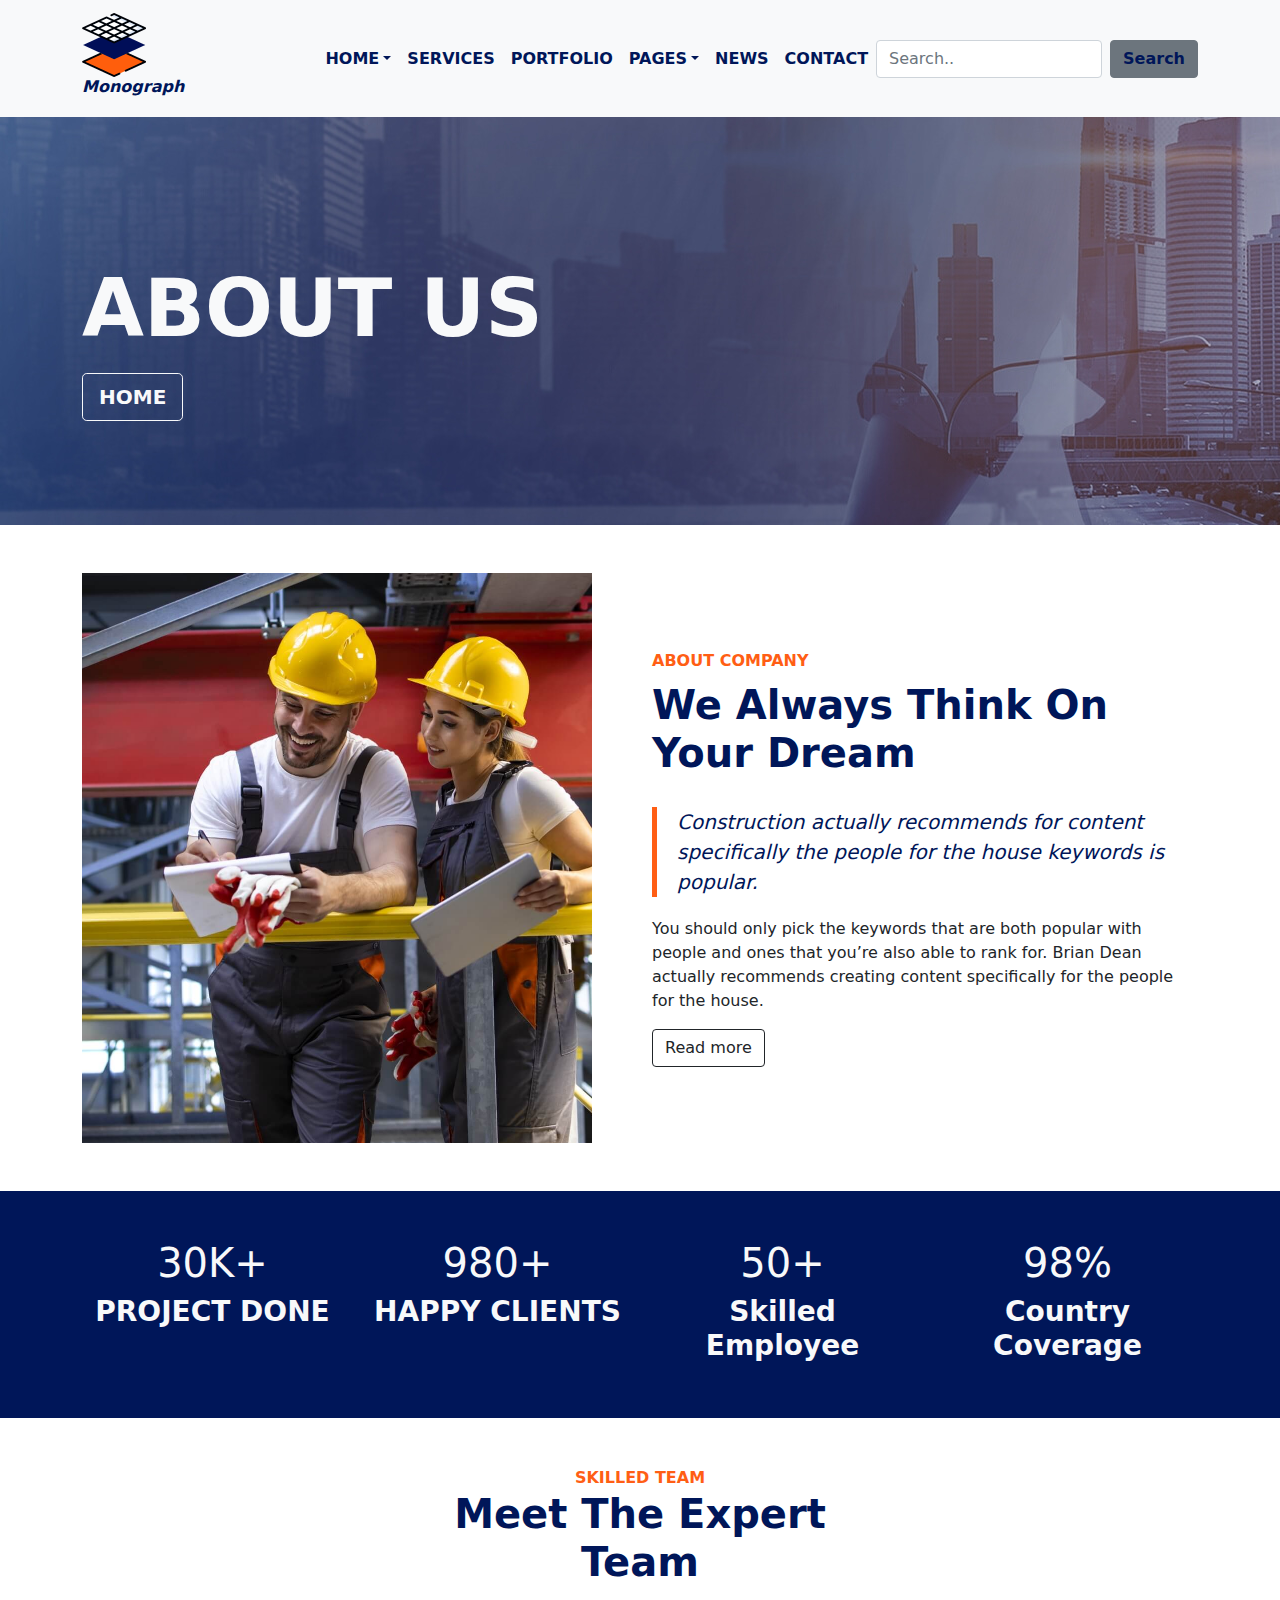
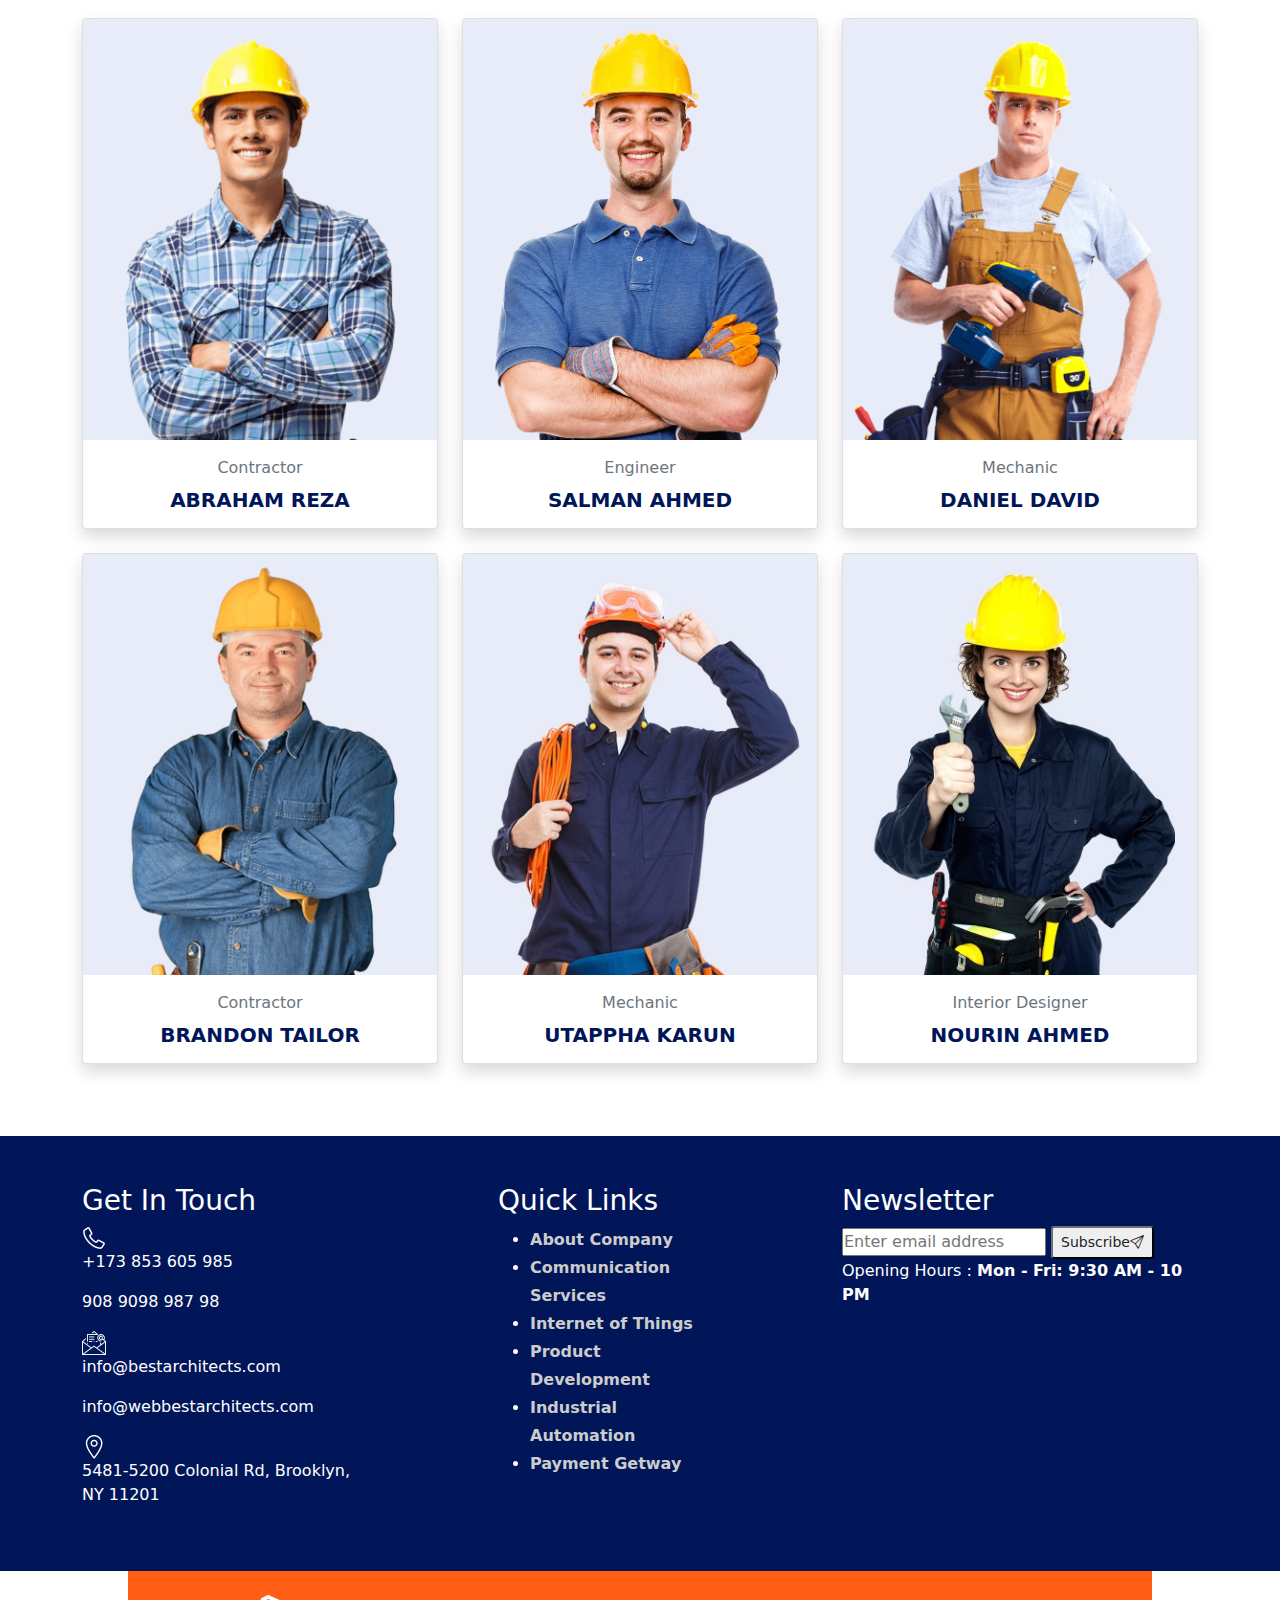
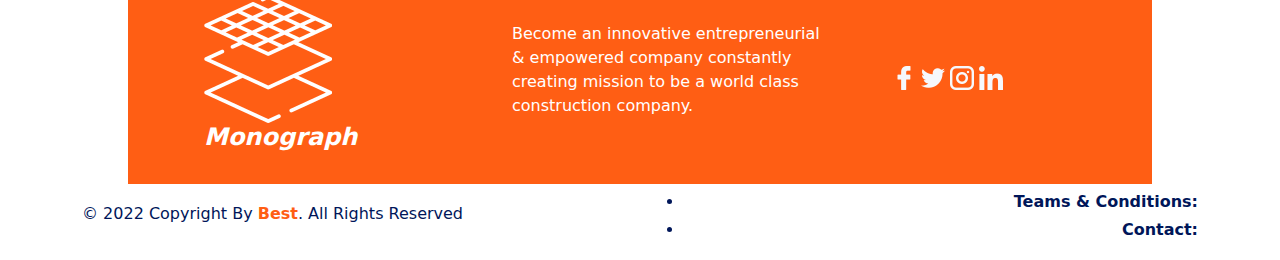
==== about.html @ e1241151 "ch: I created a Monograph webpage for my project" ====
<!DOCTYPE html>
<html lang="en">
<head>
    <meta charset="UTF-8">
    <meta http-equiv="X-UA-Compatible" content="IE=edge">
    <meta name="viewport" content="width=device-width, initial-scale=1.0">
    <link rel="stylesheet" href="css/bootstrap.min.css">
    <link rel="stylesheet" href="css/about.css">
    <link rel="stylesheet" href="https://cdn.jsdelivr.net/npm/bootstrap-icons@1.8.2/font/bootstrap-icons.css">

    <title>About</title>
</head>
<body>
    <div id="hero-section">
        <nav class="navbar navbar-expand-lg navbar-light bg-light">
            <div class="container">
                <a class="navbar-brand" href="index.html">
                    <img src="img/architecture.png" alt="">
                    <h6 class="fw-bold fst-italic" style="color: #001659;">Monograph</h6>
                  </a>
                <button class="navbar-toggler" type="button" data-bs-toggle="collapse" data-bs-target="#navbarSupportedContent" aria-controls="navbarSupportedContent" aria-expanded="false" aria-label="Toggle navigation">
                    <span class="navbar-toggler-icon"></span>
                  </button>
                  <div class="collapse navbar-collapse" id="navbarSupportedContent">
                    <ul class="navbar-nav ms-auto mb-2 mb-lg-0 nav-fill">
                      <li class="nav-item dropdown">
                        <a class="nav-link dropdown-toggle fw-bold" aria-current="page" href="#" id="navbarDropdown" role="button" data-bs-toggle="dropdown" aria-expanded="false" style="color: #001659;">HOME</a>
                        <ul class="dropdown-menu" aria-labelledby="navbarDropdown">
                            <li><a class="dropdown-item text-muted fw-bold" href="#">HOMEPAGE 1</a></li>
                            <li><a class="dropdown-item text-muted fw-bold" href="#">HOMEPAGE 2</a></li>
                            <li><a class="dropdown-item text-muted fw-bold" href="#">HOMEPAGE 3</a></li>
                            <li><a class="dropdown-item text-muted fw-bold" href="#">HOMEPAGE 4</a></li>
                      </ul>
                      </li>
                      <li class="nav-item">
                        <a class="nav-link fw-bold" href="ABOUT US" style="color: #001659;">SERVICES</a>
                      </li>
                      <li class="nav-item">
                        <a class="nav-link fw-bold" href="#" style="color: #001659;">PORTFOLIO</a>
                      </li>
                      <li class="nav-item dropdown">
                        <a class="nav-link dropdown-toggle fw-bold" href="#" id="navbarDropdown" role="button" data-bs-toggle="dropdown" aria-expanded="false" style="color: #001659;"> 
                        PAGES</a>
                        <ul class="dropdown-menu" aria-labelledby="navbarDropdown">
                            <li><a class="dropdown-item text-muted fw-bold" href="#">ABOUT 2</a></li>
                            <li><a class="dropdown-item text-muted fw-bold" href="#">TEAM</a></li>
                            <li><a class="dropdown-item text-muted fw-bold" href="#">FAQ</a></li>
                            <li><a class="dropdown-item text-muted fw-bold" href="#">PROJECTS</a></li>
                            <li><a class="dropdown-item text-muted fw-bold" href="#">PROJECTS 2</a></li>
                            <li><a class="dropdown-item text-muted fw-bold" href="#">PRICING</a></li>
                            <li><a class="dropdown-item text-muted fw-bold" href="#">PRICING 2</a></li>
                            <li><a class="dropdown-item text-muted fw-bold" href="#">SERVICES 2</a></li>
                      </ul>
                      </li>
                      <li class="nav-item">
                        <a class="nav-link fw-bold" href="#" style="color: #001659;">NEWS</a>
                      </li>
                      <li class="nav-item">
                        <a class="nav-link fw-bold" href="#" style="color: #001659;">CONTACT</a>
                      </li>
                    </ul>
                    <form class="d-flex" role="search">
                        <input class="form-control me-2" type="search" placeholder="Search.." aria-label="Search">
                        <button type="button" class="btn btn-secondary fw-bold" style="color: #001659;">Search</button>
                      </form>
                  </div>
              </div>
            </nav>
            <div class="top-hero-section py-5" style="background-image:url(img/page-banner.jpg);">
                <div class="container">
                    <div class="py-5">
                      <h2 class="text-light display-1 mt-5 fw-bold">ABOUT US</h2>
                      <div class="home py-2">
                          <a class="btn btn-outline-light btn-lg mt3 fw-bold" href="index.html" role="link">HOME</a>
                    </div>
                    </div>
                  </div>
              </div>
              <div id="about-section" class="section-padding py-5">
                <div class="container">
                    <div class="row align-items-center">
                        <div class="col-xl-6 col-12 pe-xl-0">
                            <div class="about-cover-bg bg-cover me-xl-5" style="background-image: url('img/about-cover.jpg')">
                            </div>
                        </div>
                        <div class="col-xl-6 col-12">
                            <div class="block-contents">
                                <div class="section-title">
                                    <span>About Company</span>
                                    <h2 class="fw-bold fs-1 pt-2" style="color: #001659;">We Always Think On Your Dream</h2>
                                </div>
                                <blockquote>Construction actually recommends for content specifically the people for the house keywords is popular.</blockquote>
                            </div>
        
                            <p>You should only pick the keywords that are both popular with people and ones that you’re also able to rank for. Brian Dean actually recommends creating content specifically for the people for the house. </p>
        
                            <a href="about.html" class="btn btn-outline-dark btn-md mt3">Read more</a>
                        </div>
                    </div>
                </div>
            </div>
            <div id="numbers-section" class="section-padding py-5" style="background-color: #001659;">
                <div class="container">
                    <div class="numbers-section text-center">
                        <div class="row">
                            <div class="fun-fact-wrapper text-dark mtm-30 text-center">
                                <div class="row">
                                    <div class="col-lg-3 col-md-6 col-12 text-light">
                                        <div class="single-fun-fact mb-4 mb-lg-0">
                                            <h1><span class="is-visible" style="visibility: visible;">30</span>K+</h1>
                                            <h3 class="fw-bold">PROJECT DONE</h3>
                                        </div>
                                    </div>
                                    <div class="col-lg-3 col-md-6 col-12 text-light">
                                        <div class="single-fun-fact mb-4 mb-lg-0">
                                            <h1><span class="is-visible" style="visibility: visible;">980</span>+</h1>
                                            <h3 class="fw-bold">HAPPY CLIENTS</h3>
                                        </div>
                                    </div>
                                    <div class="col-lg-3 col-md-6 col-12 mb-4 mb-md-0 text-light">
                                        <div class="single-fun-fact">
                                            <h1><span class="is-visible" style="visibility: visible;">50</span>+</h1>
                                            <h3 class="fw-bold">Skilled Employee</h3>
                                        </div>
                                    </div>
                                    <div class="col-lg-3 col-md-6 col-12 text-light">
                                        <div class="single-fun-fact">
                                            <h1><span class="is-visible" style="visibility: visible;">98</span>%</h1>
                                            <h3 class="fw-bold">Country Coverage</h3>
                                        </div>
                                    </div>
                                </div>
                            </div>
                        </div>
                    </div>
                </div>
            </div>
            <div id="team-section" class="text-center py-5">
                <div class="container">
                    <span>Skilled Team</span>
                    <h2 class="fw-bold fs-1" style="color: #001659;">Meet The Expert <br>Team</h2>
                    <div class="row row-cols-1 row-cols-md-3 g-4 py-4 justify-content-center align-items-center" data-aos="fade-down"
                    data-aos-easing="linear"
                    data-aos-duration="1500">
                        <div class="col">
                          <div class="card h-80 shadow  bg-body">
                            <img src="img/team1.png" class="card-img-top" alt="Team Img">
                           
                            <div class="card-body">
                              <p class="card-title text-muted">Contractor</p>
                              <h5 class="card-text fw-bold" style="color: #001659;">ABRAHAM REZA</h5>
                            </div>
                          </div>
                        </div>
                        <div class="col">
                          <div class="card h-80 shadow  bg-body">
                            <img src="img/team2.png" class="card-img-top" alt="Team Img">
                            
                            <div class="card-body">
                              <p class="card-title text-muted">Engineer</p>
                              <h5 class="card-text fw-bold" style="color: #001659;">SALMAN AHMED</h5>
                            </div>
                          </div>
                        </div>
                        <div class="col">
                          <div class="card h-80 shadow  bg-body">
                            <img src="img/team3.png" class="card-img-top" alt="Team Img">
                            
                            <div class="card-body">
                              <p class="card-title text-muted">Mechanic</P>
                              <h5 class="card-text fw-bold" style="color: #001659;">DANIEL DAVID</h5>
                            </div>
                          </div>
                        </div>
                        <div class="col">
                          <div class="card h-80 shadow  bg-body">
                            <img src="img/team4.jpg" class="card-img-top" alt="Team Img">
                            
                            <div class="card-body">
                              <p class="card-title text-muted">Contractor</P>
                              <h5 class="card-text fw-bold" style="color: #001659;">BRANDON TAILOR</h5>
                            </div>
                          </div>
                        </div>
                        <div class="col">
                          <div class="card h-80 shadow  bg-body">
                            <img src="img/team5.jpg" class="card-img-top" alt="Team Img">
                            
                            <div class="card-body">
                              <p class="card-title text-muted">Mechanic</P>
                              <h5 class="card-text fw-bold" style="color: #001659;">UTAPPHA KARUN</h5>
                            </div>
                          </div>
                        </div>
                        <div class="col">
                          <div class="card h-80 shadow  bg-body">
                            <img src="img/team6.jpg" class="card-img-top" alt="Team Img">
                            
                            <div class="card-body">
                              <p class="card-title text-muted">Interior Designer</P>
                              <h5 class="card-text fw-bold" style="color: #001659;">NOURIN AHMED</h5>
                            </div>
                          </div>
                        </div>
                      </div>
                </div>
            </div>
            <div class="footer-widgets-wrapper py-5 text-white" style="background-color: #001659;">
                <div class="container">
                    <div class="row">
                        <div class="col-xl-3 pe-xl-0 col-sm-6 col-12">
                            <div class="single-footer-wid site_info_widget">
                                <div class="wid-title">
                                    <h3>Get In Touch</h3>
                                </div>
                                <div class="contact-us">
                                    <div class="single-contact-info">
                                        <div class="contact-info">
                                            <img src="img/phone.png" alt="">
                                            <p>+173 853 605 985</p>
                                            <p>908 9098 987 98</p>
                                        </div>
                                    </div>
                                    <div class="single-contact-info">
                                        <div class="contact-info">
                                            <img src="img/email. (1).png" alt="">
                                            <p>info@bestarchitects.com</p>
                                            <p>info@webbestarchitects.com</p>
                                        </div>
                                    </div>
                                    <div class="single-contact-info">
                                        <div class="contact-info">
                                            <img src="img/placeholder (1).png" alt="">
                                            <p>5481-5200 Colonial Rd, Brooklyn, <br>
                                                NY 11201</p>
                                        </div>
                                    </div>
                                </div>
                            </div>
                        </div>
    
                        <div class="col-sm-6 offset-xl-1 col-xl-3 ps-xl-5 col-12">
                            <div class="single-footer-wid">
                                <div class="wid-title">
                                    <h3>Quick Links</h3>
                                </div>
                                <ul>
                                    <li><a href="about.html" style="color: #ccc;">About Company</a></li>
                                    <li><a href="services.html" style="color: #ccc;">Communication Services</a></li>
                                    <li><a href="services.html" style="color: #ccc;">Internet of Things</a></li>
                                    <li><a href="services.html" style="color: #ccc;">Product Development</a></li>
                                    <li><a href="services.html" style="color: #ccc;">Industrial Automation</a></li>
                                    <li><a href="contact.html" style="color: #ccc;">Payment Getway</a></li>
                                </ul>
                            </div>
                        </div>
    
                        <div class="col-sm-6 col-xl-4 offset-xl-1 col-12">                        
                            <div class="single-footer-wid newsletter_widget">
                                <div class="wid-title">
                                    <h3>Newsletter</h3>
                                </div>
                                <div class="newsletter_box">
                                    <form action="#">
                                        <input type="email" placeholder="Enter email address" required="">
                                        <button class="submit-btn btn-outline-dark btn-sm" type="submit">Subscribe<i class="bi bi-send"></i></button>
                                    </form>
                                    <p>Opening Hours : <b> Mon - Fri:  9:30 AM - 10 PM</b></p>
                                </div>
                            </div>
                        </div>
                    </div>
                </div>
            </div>
            <div class="footer-cta-wrapper" style="background-color: #FF5E14;">
                <div class="container">
                    <div class="footer-cta-bg-wrapper py-4">
                        <div class="row justify-content-around align-items-center">
                            <div class="col-lg-3 col-md-3 col-12">
                                <div class="footer-logo">
                                    <a href="index.html">
                                        <img src="img/architecture (4).png" alt="logo">
                                        <h4 class="fw-bold fst-italic" style="color: #fff;">Monograph</h4>
                                    </a>
                                </div>
                            </div>
                            <div class="col-lg-4 col-md-5 ps-lg-0 offset-lg-1 col-12">
                                <div class="footer-middle-text mt-4 mb-4 mt-md-0 mb-md-0 text-white">
                                    <p>Become an innovative entrepreneurial &amp; empowered company constantly creating mission to be a world class construction company.</p>
                                </div>
                            </div>
                            <div class="col-md-4 col-lg-4 col-12">
                                <div class="footer-social-icon ms-md-5 text-lg-md-end">
                                    <a href="#"><img src="img/facebook-logo (1).png" alt=""></i></a>
                                    <a href="#"><img src="img/twitter (1).png" alt=""></a>
                                    <a href="#"><img src="img/instagram (1).png" alt=""></a>
                                    <a href="#"><img src="img/linkedin (1).png" alt=""></a>
                                </div>
                            </div>
                        </div>
                    </div>
                </div>
            </div>
            <div class="footer-bottom" style="background-color: #fff;">
                <div class="container">
                    <div class="row align-items-center" style="color: #001659;">
                        <div class="col-md-6 col-12 text-center text-md-start">
                            <div class="copyright-info">
                                <p>© 2022 Copyright By <a href="index.html" class="text-ornage fw-bold" style="color: #FF5E14;">Best</a>. All Rights Reserved</p>                            
                            </div>
                        </div>
                        <div class="col-md-6 col-12" style="color: #001659;">
                            <div class="footer-menu mt-3 mt-md-1 text-center text-md-end ">
                                <ul>
                                    <li><a href="#">Teams &amp; Conditions:</a></li>
                                    <li><a href="#">Contact:</a></li>
                                </ul>
                            </div>
                        </div>
                    </div>
                </div>
            </div>
    </div>
    <script src="js/bootstrap.min.js"></script>

</body>
</html>
---- css/about.css ----
*{
    margin: 0;
    padding:0;
    box-sizing: border-box;
}

.about-cover-bg {
    height: 570px;
    position: relative;
}

.bg-cover {
    background-repeat: no-repeat;
    background-size: cover;
    position: relative;
    background-position: center;
}

.about-cover-bg .our-experience-years .year-outline h2 {
    font-size: 115px;
    margin-bottom: 0;
    line-height: 1;
}

.section-title span {
    font-weight: 700;
    text-transform: uppercase;
    color: #FF5E14;
}

a {
    text-decoration: none;
    font-weight: 600;
    outline: none !important;
    cursor: pointer;
    font-size: 16px;
    line-height: 28px;
    -webkit-transition: all 0.3s ease-in-out;
    transition: all 0.3s ease-in-out;
    color: #001659;
}

.block-contents blockquote {
    border-left: 5px solid #FF5E14;
    font-style: italic;
    padding-left: 20px;
    color: #001659;
    font-size: 20px;
    font-weight: 500;
    margin-top: 30px;
    margin-bottom: 20px;
}

blockquote {
    margin: 0 0 1rem;
}

#team-section span {
    font-weight: 700;
    text-transform: uppercase;
    color: #FF5E14;
}

.footer-cta-wrapper {
    background-color: #FF5E14;
    width: 80%;
    margin-left: 10%;
    padding-left: 5%;
}

.footer-bottom {
    width: 100%;
}
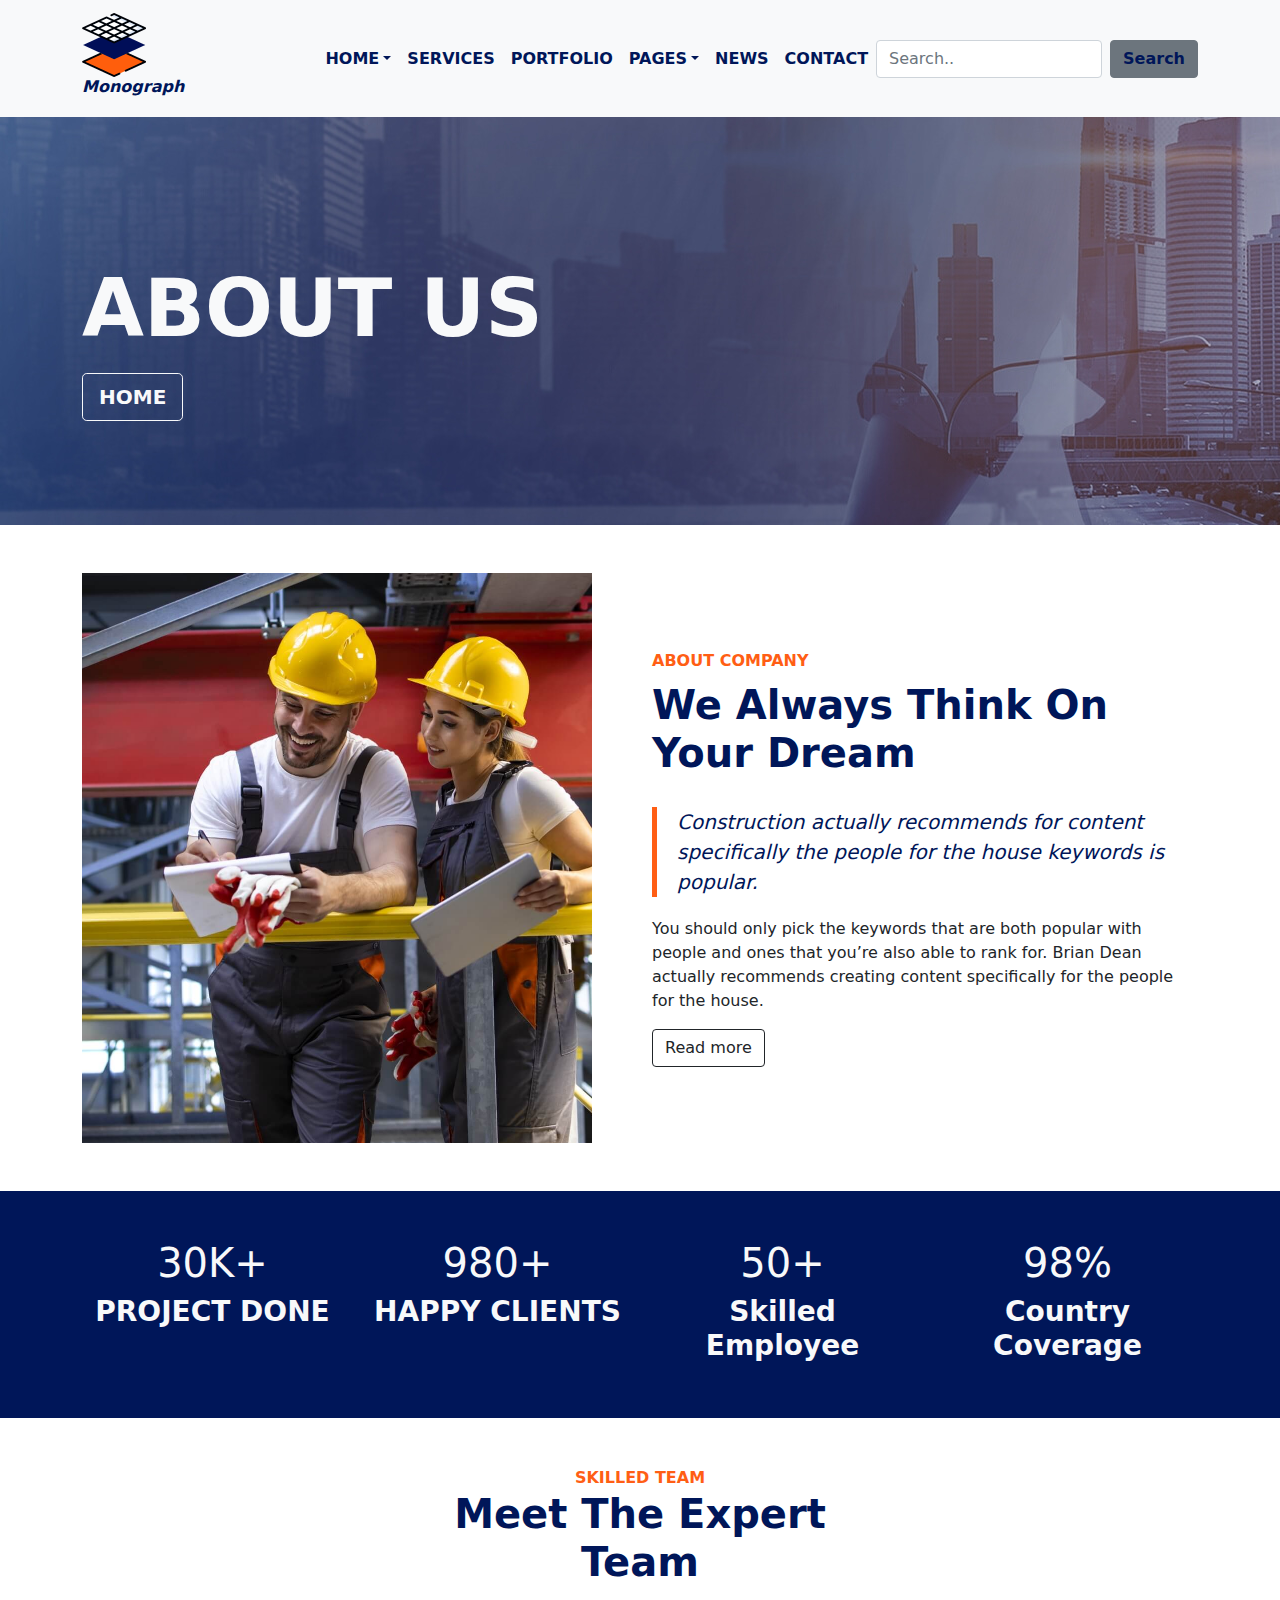
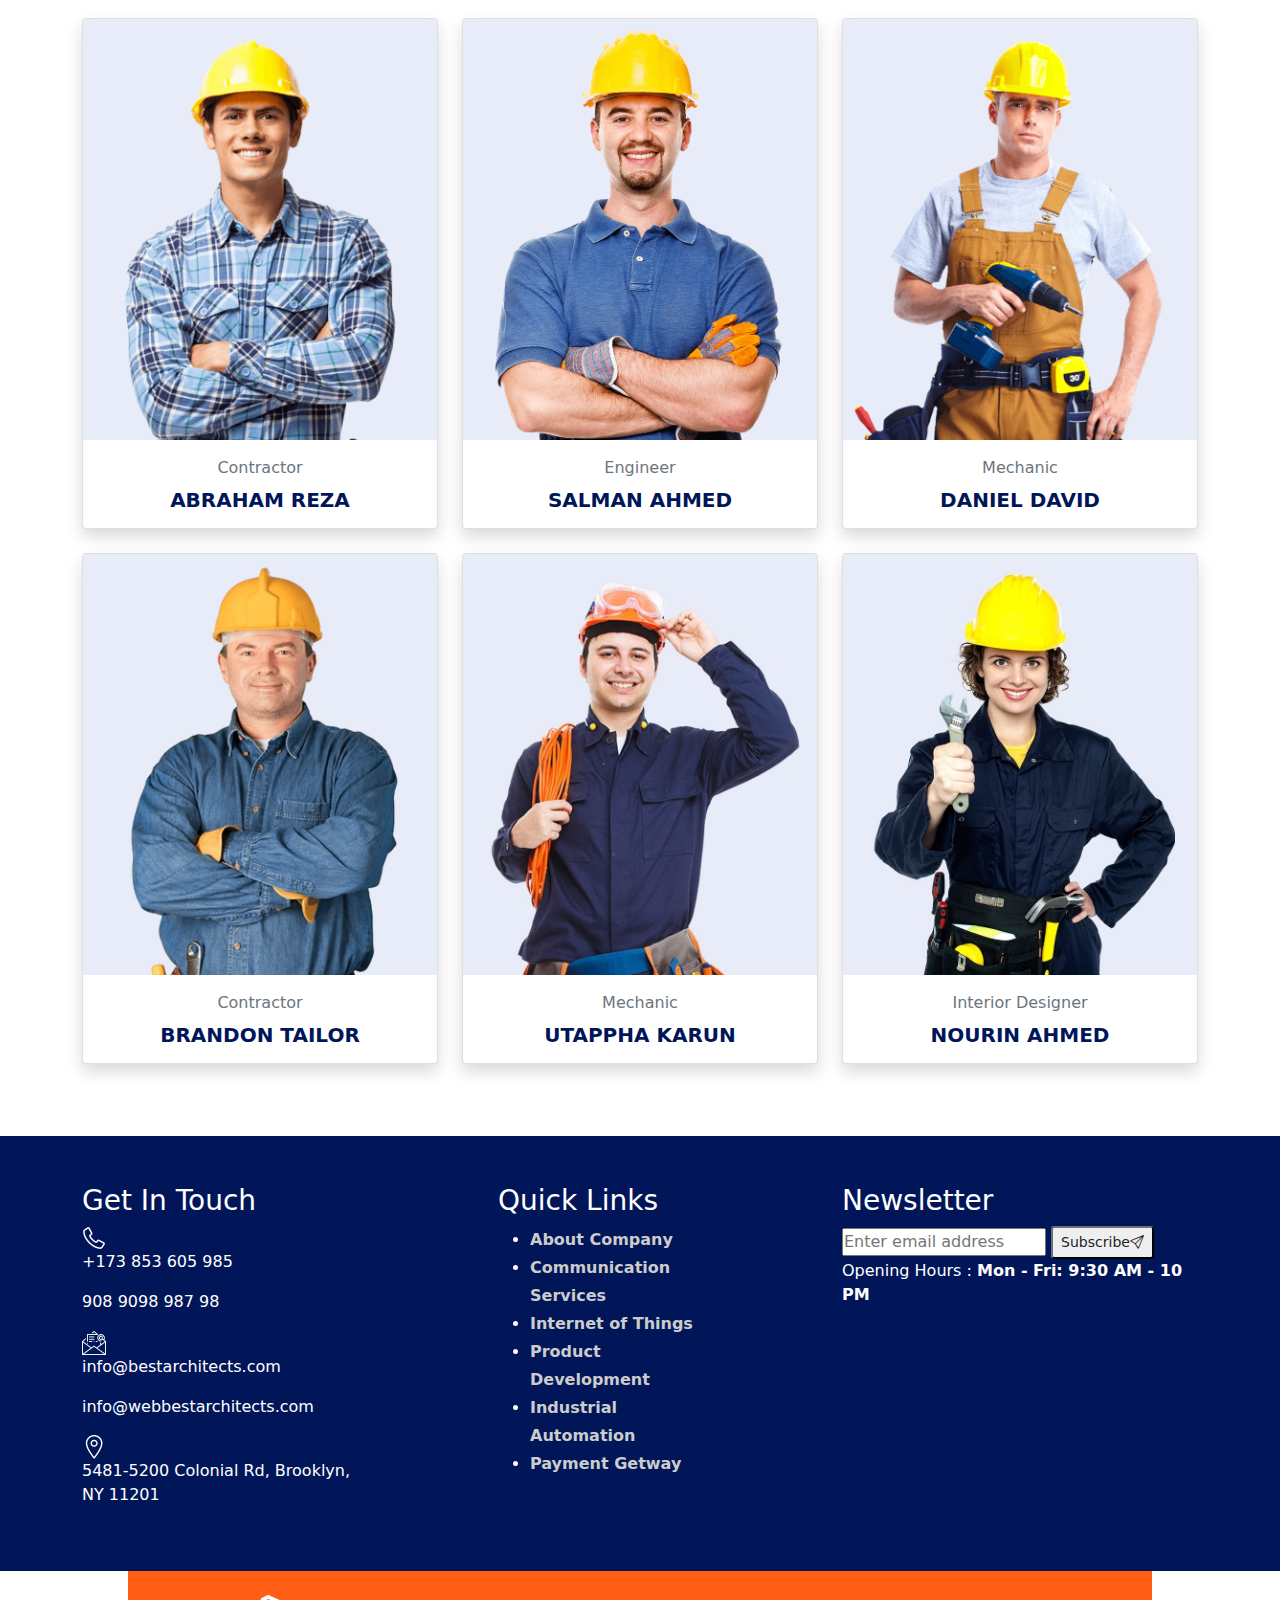
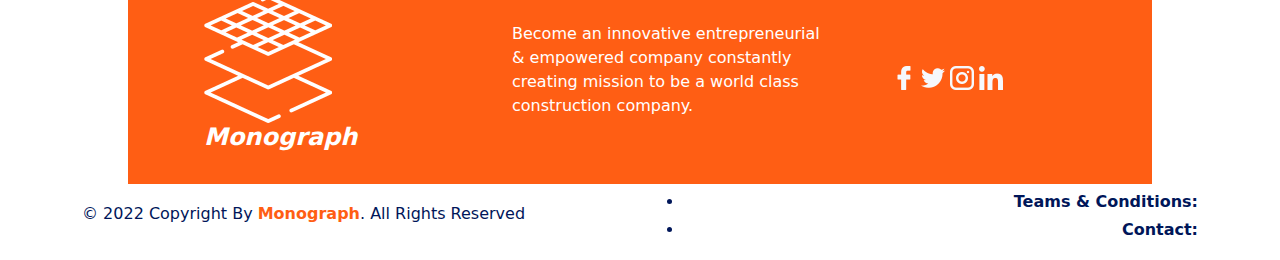
==== commit 96f48466: "Update about.html" ====
--- a/about.html
+++ b/about.html
@@ -306,7 +306,7 @@
                     <div class="row align-items-center" style="color: #001659;">
                         <div class="col-md-6 col-12 text-center text-md-start">
                             <div class="copyright-info">
-                                <p>© 2022 Copyright By <a href="index.html" class="text-ornage fw-bold" style="color: #FF5E14;">Best</a>. All Rights Reserved</p>                            
+                                <p>© 2022 Copyright By <a href="index.html" class="text-ornage fw-bold" style="color: #FF5E14;">Monograph</a>. All Rights Reserved</p>                            
                             </div>
                         </div>
                         <div class="col-md-6 col-12" style="color: #001659;">
@@ -324,4 +324,4 @@
     <script src="js/bootstrap.min.js"></script>
 
 </body>
-</html>+</html>
